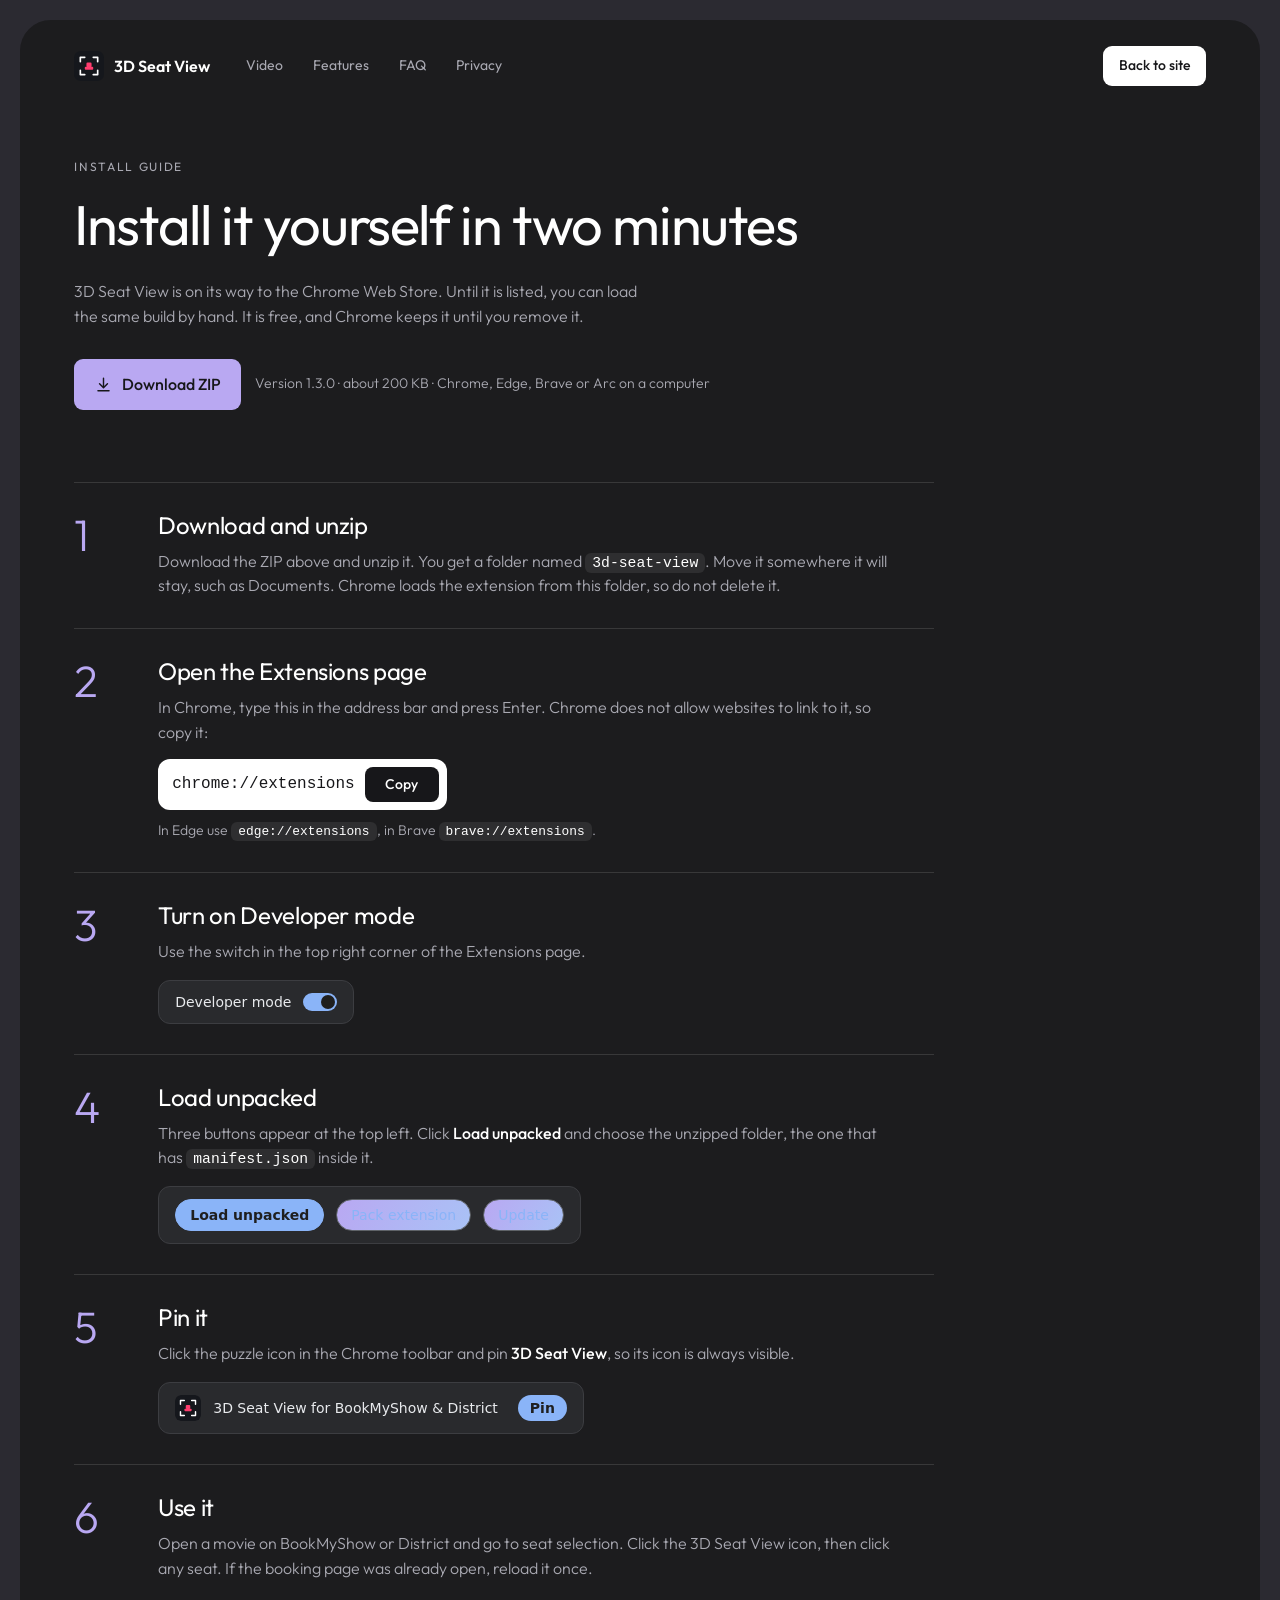
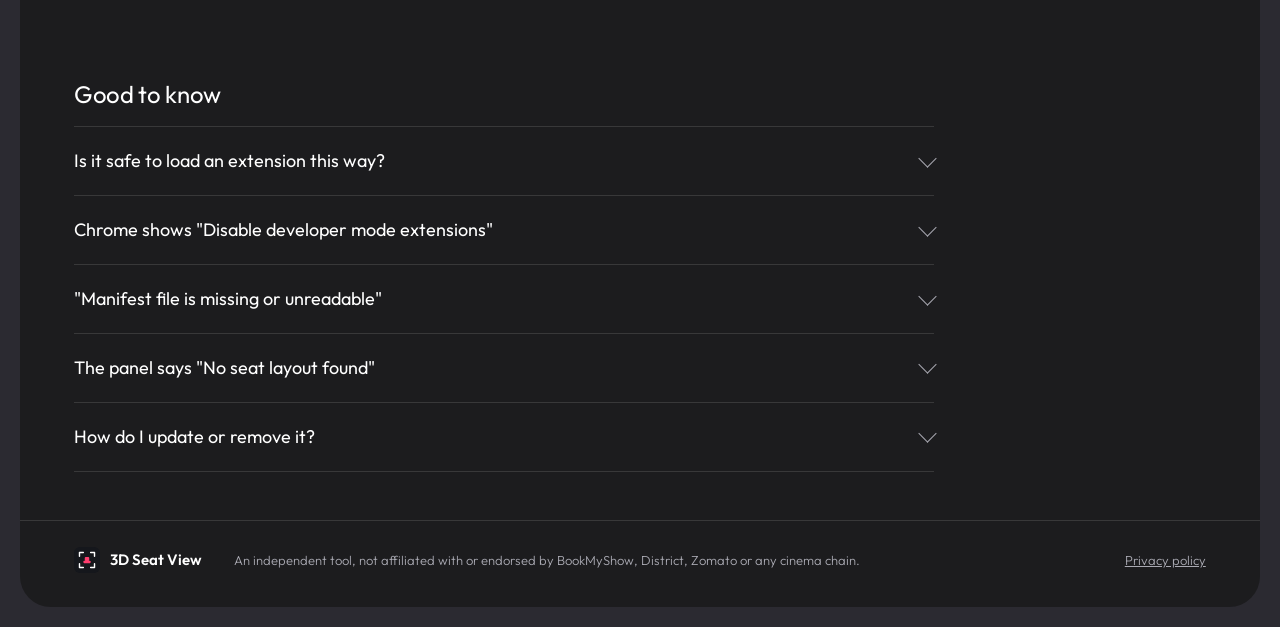
==== docs/install.html @ e1eccb53 "Add download and install guide for loading the extension by hand - docs/install.html: six-step guide" ====
<!doctype html>
<html lang="en">
<head>
  <meta charset="utf-8">
  <meta name="viewport" content="width=device-width, initial-scale=1">
  <title>Install 3D Seat View – download and load in Chrome</title>
  <meta name="description" content="Install 3D Seat View before it reaches the Chrome Web Store: download the ZIP, unzip it and load it in Chrome in about two minutes.">
  <meta name="theme-color" content="#1c1c1e">
  <link rel="icon" href="assets/favicon.png">
  <link rel="preconnect" href="https://fonts.googleapis.com">
  <link rel="preconnect" href="https://fonts.gstatic.com" crossorigin>
  <link href="https://fonts.googleapis.com/css2?family=Outfit:wght@300;400;500;600&display=swap" rel="stylesheet">
  <link rel="stylesheet" href="style.css">
  <!-- Microsoft Clarity: website usage analytics (this site only, not the extension) -->
  <script type="text/javascript">
    (function(c,l,a,r,i,t,y){
        c[a]=c[a]||function(){(c[a].q=c[a].q||[]).push(arguments)};
        t=l.createElement(r);t.async=1;t.src="https://www.clarity.ms/tag/"+i;
        y=l.getElementsByTagName(r)[0];y.parentNode.insertBefore(t,y);
    })(window, document, "clarity", "script", "zbbi3nvub4");
  </script>
</head>
<body>
  <div class="page">
    <header class="nav">
      <a class="brand" href="index.html" aria-label="3D Seat View home">
        <img src="assets/logo.svg" width="30" height="30" alt="">
        <span>3D Seat View</span>
      </a>
      <nav aria-label="Main">
        <a href="index.html#video">Video</a>
        <a href="index.html#features">Features</a>
        <a href="index.html#faq">FAQ</a>
        <a href="privacy.html">Privacy</a>
      </nav>
      <a class="btn white small" href="index.html">Back to site</a>
    </header>

    <main class="guide">
      <section class="guideTop">
        <p class="label">Install guide</p>
        <h1>Install it yourself in two minutes</h1>
        <p class="lead">3D Seat View is on its way to the Chrome Web Store. Until it is listed, you can load the same build by hand. It is free, and Chrome keeps it until you remove it.</p>
        <div class="actions">
          <a class="btn lav" href="download/3d-seat-view.zip" download>
            <svg viewBox="0 0 24 24" aria-hidden="true"><path d="M12 4v11M7 11l5 5 5-5M5 20h14"/></svg>
            Download ZIP
          </a>
          <span class="meta">Version 1.3.0 · about 200 KB · Chrome, Edge, Brave or Arc on a computer</span>
        </div>
      </section>

      <ol class="guideSteps">
        <li>
          <b>1</b>
          <div>
            <h2>Download and unzip</h2>
            <p>Download the ZIP above and unzip it. You get a folder named <code>3d-seat-view</code>. Move it somewhere it will stay, such as Documents. Chrome loads the extension from this folder, so do not delete it.</p>
          </div>
        </li>
        <li>
          <b>2</b>
          <div>
            <h2>Open the Extensions page</h2>
            <p>In Chrome, type this in the address bar and press Enter. Chrome does not allow websites to link to it, so copy it:</p>
            <div class="copy"><code id="extUrl">chrome://extensions</code><button type="button" data-copy="extUrl">Copy</button></div>
            <p class="note">In Edge use <code>edge://extensions</code>, in Brave <code>brave://extensions</code>.</p>
          </div>
        </li>
        <li>
          <b>3</b>
          <div>
            <h2>Turn on Developer mode</h2>
            <p>Use the switch in the top right corner of the Extensions page.</p>
            <div class="mock" aria-hidden="true"><span>Developer mode</span><i class="toggle"></i></div>
          </div>
        </li>
        <li>
          <b>4</b>
          <div>
            <h2>Load unpacked</h2>
            <p>Three buttons appear at the top left. Click <strong>Load unpacked</strong> and choose the unzipped folder, the one that has <code>manifest.json</code> inside it.</p>
            <div class="mock" aria-hidden="true"><i class="pill on">Load unpacked</i><i class="pill">Pack extension</i><i class="pill">Update</i></div>
          </div>
        </li>
        <li>
          <b>5</b>
          <div>
            <h2>Pin it</h2>
            <p>Click the puzzle icon in the Chrome toolbar and pin <strong>3D Seat View</strong>, so its icon is always visible.</p>
            <div class="mock" aria-hidden="true"><img src="assets/logo.svg" width="26" height="26" alt=""><span>3D Seat View for BookMyShow &amp; District</span><i class="pin">Pin</i></div>
          </div>
        </li>
        <li>
          <b>6</b>
          <div>
            <h2>Use it</h2>
            <p>Open a movie on BookMyShow or District and go to seat selection. Click the 3D Seat View icon, then click any seat. If the booking page was already open, reload it once.</p>
          </div>
        </li>
      </ol>

      <section class="guideMore">
        <div>
          <h2>Good to know</h2>
          <details>
            <summary>Is it safe to load an extension this way?</summary>
            <p>Loading unpacked is Chrome's built-in way to run an extension from a folder. This is the same build that is submitted to the Chrome Web Store. Nothing in it is hidden or compressed beyond the 3D library, so you can open and read every file in the folder before loading it. It runs only on BookMyShow and District pages. See the <a href="privacy.html">privacy policy</a>.</p>
          </details>
          <details>
            <summary>Chrome shows "Disable developer mode extensions"</summary>
            <p>Chrome shows this reminder for every extension loaded from a folder. Close it and keep the extension on. It goes away once you install from the Chrome Web Store instead.</p>
          </details>
          <details>
            <summary>"Manifest file is missing or unreadable"</summary>
            <p>You picked the wrong folder. Choose the folder that directly contains <code>manifest.json</code>. If unzipping made a folder inside a folder, pick the inner one.</p>
          </details>
          <details>
            <summary>The panel says "No seat layout found"</summary>
            <p>Open a seat-selection page first, then reload that page once so the extension can read it.</p>
          </details>
          <details>
            <summary>How do I update or remove it?</summary>
            <p>To update: download the new ZIP, replace the folder's contents, then press the reload arrow on the extension's card on the Extensions page. To remove: press Remove on that card and delete the folder. When the Chrome Web Store version is out, remove this one and install from the store to get automatic updates.</p>
          </details>
        </div>
      </section>
    </main>

    <footer>
      <a class="brand" href="index.html"><img src="assets/logo.svg" width="26" height="26" alt=""><span>3D Seat View</span></a>
      <p>An independent tool, not affiliated with or endorsed by BookMyShow, District, Zomato or any cinema chain.</p>
      <a href="privacy.html">Privacy policy</a>
    </footer>
  </div>

  <script>
    for (const b of document.querySelectorAll('[data-copy]')) {
      b.addEventListener('click', async () => {
        const text = document.getElementById(b.dataset.copy).textContent;
        try { await navigator.clipboard.writeText(text); b.textContent = 'Copied'; }
        catch (_) { b.textContent = 'Select and copy'; }
        setTimeout(() => (b.textContent = 'Copy'), 1600);
      });
    }
  </script>
</body>
</html>
---- docs/style.css ----
:root {
  --ink: #1c1c1e;
  --ink-2: #26262a;
  --line: rgba(255, 255, 255, .12);
  --text: #ffffff;
  --dim: #a9a9b2;
  --lav: #b9a8f2;
  --lav-2: #a9c2f6;
  --paper: #ffffff;
  --paper-ink: #17171a;
  --paper-dim: #6f6f7a;
  --ease: cubic-bezier(.2, .75, .2, 1);
  --pad: clamp(20px, 4.2vw, 56px);
}
* { box-sizing: border-box; }
html { scroll-behavior: smooth; }
body {
  margin: 0; padding: clamp(0px, 1.6vw, 22px);
  background: #2b2a31; color: var(--text);
  font: 400 16px/1.55 "Outfit", system-ui, -apple-system, "Segoe UI", sans-serif;
  -webkit-font-smoothing: antialiased;
}
img { display: block; max-width: 100%; height: auto; }
a { color: inherit; }
button { font: inherit; color: inherit; cursor: pointer; border: 0; background: none; padding: 0; }
h1, h2, h3, p { margin: 0; }
h1, h2 { font-weight: 400; letter-spacing: -.025em; line-height: 1.08; }
h1 { font-size: clamp(34px, 3.7vw, 47px); }
h2 { font-size: clamp(28px, 3.3vw, 44px); }
h3 { font-size: 21px; font-weight: 500; letter-spacing: -.01em; }
:focus-visible { outline: 2px solid var(--lav); outline-offset: 3px; border-radius: 8px; }
svg { fill: none; stroke: currentColor; stroke-width: 1.8; stroke-linecap: round; stroke-linejoin: round; }

.page { position: relative; max-width: 1280px; margin: 0 auto; background: var(--ink); border-radius: clamp(0px, 2.4vw, 32px); overflow: hidden; }
.curves { position: absolute; inset: 0; width: 100%; height: 720px; pointer-events: none; color: rgba(255, 255, 255, .07); stroke-width: 1; }
.curves path { vector-effect: non-scaling-stroke; }

/* ---- nav */
.nav { position: relative; z-index: 3; display: flex; align-items: center; gap: 36px; padding: 26px var(--pad) 0; }
.brand { display: flex; align-items: center; gap: 10px; font-weight: 600; text-decoration: none; }
.nav nav { display: flex; gap: 30px; margin-right: auto; }
.nav nav a { color: var(--dim); text-decoration: none; font-size: 14px; transition: color .2s; }
.nav nav a:hover { color: #fff; }

/* ---- buttons */
.btn { display: inline-flex; align-items: center; justify-content: center; gap: 9px; padding: 13px 20px; border-radius: 9px; font-weight: 500; text-decoration: none; transition: transform .25s var(--ease), background .2s, color .2s; }
.btn svg { width: 19px; height: 19px; }
.btn:hover { transform: translateY(-2px); }
.btn.white { background: #fff; color: var(--paper-ink); }
.btn.outline { border: 1px solid var(--line); color: #fff; }
.btn.outline:hover { background: rgba(255, 255, 255, .06); }
.btn.lav { background: var(--lav); color: var(--paper-ink); }
.btn.small { padding: 9px 16px; font-size: 14px; }
.btn.soon { background: rgba(255, 255, 255, .08); color: var(--dim); cursor: default; transform: none; }

/* ---- reveal system: lines slide up out of a mask, the rest fades */
.line { display: block; overflow: hidden; padding-bottom: .08em; }
.line > span { display: block; transform: translateY(112%); transition: transform 1s var(--ease); }
.line:nth-child(2) > span { transition-delay: .09s; }
.line:nth-child(3) > span { transition-delay: .18s; }
.fade { opacity: 0; transform: translateY(18px); transition: opacity .8s ease .35s, transform .8s var(--ease) .35s; }
.in .line > span { transform: none; }
.in .fade { opacity: 1; transform: none; }

/* ---- hero */
.hero { position: relative; z-index: 2; display: grid; align-items: center; grid-template-columns: minmax(0, .72fr) minmax(0, 1.28fr); gap: clamp(20px, 2.6vw, 36px); padding: 26px var(--pad) 44px; min-height: 0; }
.heroText { align-self: center; padding: 30px 0 10px; }
.lead { color: var(--dim); font-weight: 300; margin-top: 24px; max-width: 30em; }
.actions { display: flex; flex-wrap: wrap; gap: 14px; margin-top: 30px; }
.stat { display: flex; align-items: center; gap: 36px; margin-top: clamp(30px, 4.4vw, 56px); }
.stat b { display: block; color: var(--lav); font-size: 38px; font-weight: 600; letter-spacing: -.03em; line-height: 1; }
.stat b small { font-size: 16px; font-weight: 400; margin-left: 2px; }
.stat div > span { display: block; color: var(--dim); font-size: 13px; line-height: 1.3; margin-top: 8px; }
.pill { display: flex; align-items: center; gap: 6px; padding: 6px; border-radius: 999px; background: linear-gradient(120deg, var(--lav), var(--lav-2)); text-decoration: none; }
.pill i { display: grid; place-items: center; width: 0; height: 52px; border-radius: 50%; background: var(--ink); color: #fff; font-style: normal; font-size: 13px; font-weight: 500; opacity: 0; overflow: hidden; transition: width .7s var(--ease), opacity .5s; }
.in .pill i { width: 52px; opacity: 1; }
.in .pill i:nth-child(1) { transition-delay: .7s; }
.in .pill i:nth-child(2) { transition-delay: .85s; }
.in .pill i:nth-child(3) { transition-delay: 1s; }
.pill .go { display: grid; place-items: center; width: 52px; height: 52px; border-radius: 50%; background: var(--ink); color: #fff; transition: transform .3s var(--ease); }
.pill .go svg { width: 22px; height: 22px; }
.pill:hover .go { transform: rotate(-45deg); }

.heroArt { position: relative; min-height: 600px; }
.slab { position: absolute; top: 0; right: 0; bottom: 0; width: 62%; border-radius: 26px; overflow: hidden; background: linear-gradient(165deg, #c9b8f7 0%, var(--lav) 42%, var(--lav-2) 100%); clip-path: inset(100% 0 0 0 round 26px); transition: clip-path 1.1s var(--ease) .1s; }
.in .slab { clip-path: inset(0 0 0 0 round 26px); }
.burst { color: #fff; }
.burst polygon { fill: currentColor; stroke: none; }
.slab .burst { position: absolute; width: 135%; left: -8%; top: -30%; opacity: .92; animation: turn 60s linear infinite; }
.slab .burst.tiny { width: 34%; left: -6%; top: auto; bottom: 4%; animation-duration: 30s; animation-direction: reverse; }
@keyframes turn { to { transform: rotate(360deg); } }

.device { border-radius: 30px; background: #0b0b0d; padding: 7px; box-shadow: 0 0 0 1px #3d3d44, 0 34px 70px rgba(0, 0, 0, .5); }
.device img, .device iframe { border-radius: 23px; width: 100%; display: block; }
.heroArt .main { position: absolute; width: min(252px, 52%); right: 60%; top: 52px; transform: translate(50%, 60px) rotate(3deg); opacity: 0; transition: transform 1.2s var(--ease) .35s, opacity .6s ease .35s; }
.in .heroArt .main { transform: translate(50%, 0); opacity: 1; }
.heroArt .main img { aspect-ratio: 10 / 17.2; object-fit: cover; object-position: top; }

.chip { position: absolute; display: flex; align-items: center; gap: 8px; padding: 9px 14px; border-radius: 10px; font-size: 13px; white-space: nowrap; box-shadow: 0 14px 30px rgba(0, 0, 0, .35); opacity: 0; transform: translateY(24px) rotate(var(--r, 0deg)); transition: opacity .6s ease, transform .9s var(--ease); }
.chip svg { width: 15px; height: 15px; }
.chip b { font-weight: 600; }
.in .chip { opacity: 1; transform: rotate(var(--r, 0deg)); }
.chip.c1 { --r: -5deg; background: var(--lav-2); color: var(--paper-ink); left: 8%; bottom: 104px; transition-delay: 1s; }
.chip.c2 { --r: 3deg; background: #fff; color: var(--paper-ink); left: 20%; bottom: 58px; transition-delay: 1.15s; }
.chip.c3 { --r: 5deg; background: var(--ink); border: 1px solid #3d3d44; left: 10%; bottom: 10px; transition-delay: 1.3s; }

/* ---- interactive hero: mock browser, seat map on the left, live panel on the right */
.mobileArt { display: none; }
.demoWrap { position: relative; align-self: center; padding: 26px 26px 0 0; }
.demoWrap .slab { width: 58%; bottom: 14%; }
.demoWrap .slab .burst { width: 120%; left: 14%; top: -42%; }
.browser { position: relative; border-radius: 18px; background: #121214; box-shadow: 0 0 0 1px #37373d, 0 40px 80px rgba(0, 0, 0, .55); overflow: hidden; opacity: 0; transform: translateY(46px); transition: opacity .7s ease .3s, transform 1.1s var(--ease) .3s; }
.in .browser { opacity: 1; transform: none; }
.bar { display: flex; align-items: center; gap: 7px; height: 42px; padding: 0 14px; border-bottom: 1px solid #2c2c31; }
.bar i { width: 10px; height: 10px; border-radius: 50%; background: #3b3b42; }
.bar span { margin: 0 auto; padding: 5px 16px; border-radius: 8px; background: #1e1e22; color: var(--dim); font-size: 12px; font-weight: 300; }
.bar b { width: 26px; height: 26px; border-radius: 7px; display: grid; place-items: center; background: #2a2a30; box-shadow: 0 0 0 2px var(--lav); }
.split { display: grid; grid-template-columns: minmax(0, 1fr) 300px; height: 500px; }
.map { background: #fff; color: var(--paper-ink); padding: 18px 16px 14px; display: flex; flex-direction: column; min-width: 0; }
.mapTitle { font-weight: 500; font-size: 15px; }
.mapTitle small { display: block; color: var(--paper-dim); font-weight: 300; font-size: 12px; }
#seatMap { flex: 1; min-height: 0; width: 100%; margin-top: 8px; }
#seatMap rect { cursor: pointer; transition: fill .15s, stroke .15s; }
#seatMap .a { fill: #fff; stroke: #a3a7b3; }
#seatMap .b { fill: #fff; stroke: #8f7de0; }
#seatMap .s { fill: #e6e7eb; stroke: #e6e7eb; }
#seatMap .p { fill: #ffc1d0; stroke: #ff3d6e; }
#seatMap rect:hover, #seatMap rect:focus-visible { stroke: #17171a; outline: none; }
#seatMap .on { fill: #ff3d6e; stroke: #ff3d6e; }
#seatMap text { font-size: 13px; fill: #8a8a96; stroke: none; }
#seatMap .scr { fill: #d9d9df; stroke: none; cursor: default; }
.hint { display: flex; align-items: center; gap: 8px; font-size: 12px; color: var(--paper-dim); margin-top: 6px; }
.hint span { width: 8px; height: 8px; border-radius: 50%; background: #ff3d6e; animation: pulse 1.6s ease-out infinite; }
@keyframes pulse { 0% { box-shadow: 0 0 0 0 rgba(255, 61, 110, .5); } 100% { box-shadow: 0 0 0 9px rgba(255, 61, 110, 0); } }
.legend { display: flex; gap: 12px; list-style: none; margin: 8px 0 0; padding: 0; font-size: 11px; color: var(--paper-dim); }
.legend li { display: flex; align-items: center; gap: 5px; }
.legend i { width: 9px; height: 9px; border-radius: 3px; border: 1px solid #a3a7b3; }
.legend .s { background: #e6e7eb; border-color: #e6e7eb; } .legend .p { background: #ff3d6e; border-color: #ff3d6e; }
.side { position: relative; background: #0f1014; border-left: 1px solid #2c2c31; overflow: hidden; }
.side img { width: 100%; height: 100%; object-fit: cover; object-position: top; }
.side iframe { position: absolute; inset: 0; width: 100%; height: 100%; border: 0; opacity: 0; transition: opacity .5s; }
.side iframe.ready { opacity: 1; }

/* ---- how it works */
.how { padding: clamp(64px, 9vw, 110px) var(--pad); }
.how ol { list-style: none; margin: 44px 0 0; padding: 0; display: grid; grid-template-columns: repeat(3, 1fr); border-top: 1px solid var(--line); }
.how li { padding: 28px 28px 6px 0; }
.how li + li { padding-left: 28px; border-left: 1px solid var(--line); }
.how li b { display: block; font-weight: 300; font-size: 44px; line-height: 1; letter-spacing: -.03em; color: var(--lav); }
.how li h3 { margin-top: 22px; }
.how li p { color: var(--dim); font-weight: 300; margin-top: 10px; max-width: 24em; }
.how .fade:nth-child(2) { transition-delay: .5s; }
.how .fade:nth-child(3) { transition-delay: .65s; }

/* ---- ticker */
.ticker { position: relative; z-index: 2; background: #fff; color: var(--paper-ink); overflow: hidden; padding: 13px 0; }
.ticker div { display: flex; width: max-content; animation: slide 26s linear infinite; }
.ticker span { text-transform: uppercase; letter-spacing: .09em; font-size: 14px; font-weight: 500; padding: 0 26px; position: relative; }
.ticker span::after { content: ""; position: absolute; right: -3px; top: 50%; width: 6px; height: 6px; border-radius: 50%; background: var(--lav); transform: translateY(-50%); }
@keyframes slide { to { transform: translateX(-50%); } }

/* ---- about */
.about { display: grid; grid-template-columns: 1fr 1fr; gap: clamp(32px, 6vw, 90px); align-items: center; padding: clamp(64px, 9vw, 120px) var(--pad); }
.aboutArt { position: relative; }
.tile { position: relative; aspect-ratio: 1 / .96; border-radius: 26px; overflow: hidden; background: linear-gradient(150deg, #c9b8f7, var(--lav) 50%, var(--lav-2)); }
.tile .device { position: absolute; width: 46%; will-change: transform; }
.tile .device img { aspect-ratio: 10 / 19; object-fit: cover; object-position: top; }
.tile .tiltA { left: 9%; top: 14%; transform: rotate(-13deg); }
.tile .tiltB { right: 4%; top: 30%; transform: rotate(15deg); }
.play { position: absolute; right: -4%; top: -6%; width: clamp(72px, 9vw, 112px); aspect-ratio: 1; border-radius: 50%; background: #fff; color: var(--paper-ink); display: grid; place-items: center; box-shadow: 0 0 0 9px var(--ink); transition: transform .35s var(--ease); }
.play svg { width: 36%; fill: currentColor; stroke: none; margin-left: 6%; }
.play:hover { transform: scale(1.08); }
.label { text-transform: uppercase; letter-spacing: .14em; font-size: 12px; color: var(--dim); margin-bottom: 18px; }
.body { color: var(--dim); font-weight: 300; margin-top: 22px; max-width: 31em; }
.aboutText .btn { margin-top: 30px; }

/* ---- explainer video */
.video { padding: 0 var(--pad) clamp(64px, 9vw, 110px); }
.videoHead { margin-bottom: 34px; }
.player { border-radius: 26px; padding: clamp(8px, 1.2vw, 14px); background: linear-gradient(150deg, #c9b8f7, var(--lav) 50%, var(--lav-2)); }
.player video { display: block; width: 100%; aspect-ratio: 16 / 9; border-radius: 16px; background: #0f1014; }

/* ---- features (white sheet) */
.features { background: var(--paper); color: var(--paper-ink); border-radius: 30px 30px 0 0; padding: clamp(48px, 7vw, 92px) 0 clamp(48px, 7vw, 92px) var(--pad); }
.features .label { color: var(--paper-dim); }
.featHead { display: flex; justify-content: space-between; align-items: flex-start; gap: 24px; padding-right: var(--pad); }
.features h2 { max-width: 15em; }
.burst.spin { width: clamp(120px, 17vw, 220px); flex: none; color: var(--lav); animation: turn 24s linear infinite; }
.arrows { display: flex; gap: 10px; margin-top: 30px; }
.arrows button { width: 46px; height: 46px; border-radius: 50%; display: grid; place-items: center; background: #f2f2f4; color: var(--paper-ink); transition: background .2s, color .2s, transform .2s var(--ease); }
.arrows button svg { width: 20px; height: 20px; }
.arrows button.on, .arrows button:hover { background: var(--paper-ink); color: #fff; }
.arrows button:active { transform: scale(.94); }
.track { display: flex; gap: 18px; margin-top: 40px; padding: 4px var(--pad) 8px 0; overflow-x: auto; scroll-snap-type: x mandatory; scrollbar-width: none; }
.track::-webkit-scrollbar { display: none; }
.track article { flex: none; width: min(560px, 82vw); scroll-snap-align: start; display: grid; grid-template-columns: 1.3fr 1fr; gap: 20px; align-items: center; background: #f6f6f8; border-radius: 22px; padding: 30px; min-height: 190px; }
.track p { color: var(--paper-dim); font-weight: 300; font-size: 15px; margin-top: 12px; }
.ui { display: flex; flex-wrap: wrap; gap: 8px; justify-content: flex-end; align-items: center; }
.tag { padding: 8px 13px; border-radius: 9px; background: #fff; border: 1px solid #e4e4e9; font-size: 13px; white-space: nowrap; }
.tag.dark { background: #2a2a2e; border-color: #2a2a2e; color: #fff; }
.ring { width: 48px; height: 48px; border-radius: 50%; display: grid; place-items: center; font-weight: 600; font-size: 15px; background: radial-gradient(closest-side, #f6f6f8 78%, transparent 80%), conic-gradient(var(--lav) 99%, #e4e4e9 0); }
.dot { width: 22px; height: 22px; border-radius: 7px; }
.dot.g { background: #2fbf71; } .dot.y { background: #f5b942; } .dot.k { background: #4a4d57; } .dot.p { background: #ff3d6e; }

/* ---- call to action (lavender frame) */
.cta { background: var(--lav); padding: clamp(10px, 1.4vw, 18px); }
.ctaInner { position: relative; overflow: hidden; background: var(--ink); border-radius: 24px; text-align: center; padding: clamp(56px, 8vw, 100px) var(--pad) 0; display: grid; justify-items: center; }
.ctaInner .body { margin-inline: auto; max-width: 40em; }
.ctaInner .btn { margin-top: 30px; position: relative; z-index: 2; }
.trio { position: relative; display: flex; justify-content: center; align-items: flex-start; gap: clamp(12px, 3vw, 38px); margin-top: clamp(44px, 6vw, 72px); height: clamp(230px, 30vw, 380px); width: 100%; }
.trio .device { width: clamp(120px, 19vw, 230px); flex: none; transform: translateY(70%); transition: transform 1.2s var(--ease); position: relative; z-index: 1; }
.trio .device:nth-of-type(1) { transition-delay: .25s; }
.trio .device:nth-of-type(2) { transition-delay: .4s; }
.trio .device:nth-of-type(3) { transition-delay: .55s; }
.in .trio .device { transform: none; }
.trio .burst { position: absolute; width: clamp(110px, 16vw, 200px); left: calc(50% - clamp(260px, 38vw, 470px)); top: -8%; animation: turn 30s linear infinite; }

.soonNote { color: var(--dim); font-weight: 300; font-size: 14px; margin-top: 16px; max-width: 34em; position: relative; z-index: 2; }
.soonNote a { color: var(--lav); }

/* ---- install guide page */
.guide { position: relative; z-index: 2; padding: clamp(36px, 6vw, 72px) var(--pad) 24px; }
.guideTop { max-width: 760px; }
.guideTop h1 { font-size: clamp(34px, 4.6vw, 56px); }
.guideTop .lead { max-width: 36em; }
.guideTop .actions { align-items: center; }
.meta { color: var(--dim); font-weight: 300; font-size: 14px; }
.guideSteps { list-style: none; margin: clamp(40px, 6vw, 72px) 0 0; padding: 0; max-width: 860px; }
.guideSteps li { display: grid; grid-template-columns: 64px 1fr; gap: 8px 20px; padding: 30px 0; border-top: 1px solid var(--line); }
.guideSteps li > b { font-weight: 300; font-size: 44px; line-height: 1; letter-spacing: -.03em; color: var(--lav); }
.guideSteps h2, .guideMore h2 { font-size: 24px; letter-spacing: -.015em; }
.guideSteps p { color: var(--dim); font-weight: 300; margin-top: 10px; max-width: 46em; }
.guideSteps strong { color: #fff; font-weight: 500; }
.guideSteps .note { font-size: 14px; }
code { font: 500 .92em ui-monospace, SFMono-Regular, Menlo, Consolas, monospace; background: rgba(255, 255, 255, .08); border-radius: 6px; padding: 2px 7px; color: #fff; }
.copy { display: inline-flex; align-items: center; gap: 10px; margin-top: 14px; padding: 8px 8px 8px 14px; border-radius: 12px; background: #fff; }
.copy code { background: none; color: var(--paper-ink); font-size: 16px; padding: 0; }
.copy button { padding: 7px 14px; border-radius: 8px; background: var(--paper-ink); color: #fff; font-size: 14px; font-weight: 500; min-width: 74px; }
.mock { display: inline-flex; align-items: center; gap: 12px; margin-top: 16px; padding: 12px 16px; border-radius: 12px; background: #292a2d; border: 1px solid #3c3d41; color: #e8eaed; font: 400 14px/1 system-ui, sans-serif; flex-wrap: wrap; }
.mock .toggle { width: 34px; height: 18px; border-radius: 999px; background: #8ab4f8; position: relative; }
.mock .toggle::after { content: ""; position: absolute; right: 2px; top: 2px; width: 14px; height: 14px; border-radius: 50%; background: #1f1f1f; }
.mock .pill { font-style: normal; padding: 8px 14px; border-radius: 999px; border: 1px solid #5f6368; color: #8ab4f8; }
.mock .pill.on { background: #8ab4f8; color: #1f1f1f; border-color: #8ab4f8; font-weight: 600; }
.mock .pin { font-style: normal; margin-left: 8px; padding: 6px 12px; border-radius: 999px; background: #8ab4f8; color: #1f1f1f; font-weight: 600; }
.mock img { border-radius: 6px; }
.guideMore { max-width: 860px; padding: clamp(40px, 6vw, 72px) 0 24px; }
.guideMore h2 { margin-bottom: 18px; }

/* ---- faq + footer */
.faq { display: grid; grid-template-columns: .8fr 1.2fr; gap: 40px; padding: clamp(64px, 9vw, 110px) var(--pad) clamp(40px, 6vw, 72px); }
details { border-top: 1px solid var(--line); }
details:last-child { border-bottom: 1px solid var(--line); }
summary { cursor: pointer; padding: 20px 0; font-size: 18px; list-style: none; display: flex; justify-content: space-between; gap: 16px; align-items: center; }
summary::-webkit-details-marker { display: none; }
summary::after { content: ""; flex: none; width: 12px; height: 12px; border-right: 1.6px solid var(--dim); border-bottom: 1.6px solid var(--dim); transform: rotate(45deg); transition: transform .3s var(--ease); margin-top: -6px; }
details[open] summary::after { transform: rotate(-135deg); margin-top: 6px; }
details p { color: var(--dim); font-weight: 300; padding: 0 0 22px; max-width: 56ch; }
details a { color: var(--lav); }
footer { display: flex; flex-wrap: wrap; align-items: center; gap: 16px 32px; padding: 26px var(--pad) 34px; border-top: 1px solid var(--line); color: var(--dim); font-size: 13px; font-weight: 300; }
footer p { flex: 1; min-width: 240px; }
footer .brand { color: #fff; font-size: 15px; }

/* ---- live demo dialog */
dialog { border: 0; padding: 0; background: transparent; color: #fff; max-width: none; max-height: none; width: 100vw; height: 100dvh; display: none; place-items: center; align-content: center; gap: 14px; }
dialog[open] { display: grid; }
dialog::backdrop { background: rgba(14, 14, 17, .82); -webkit-backdrop-filter: blur(8px); backdrop-filter: blur(8px); }
.live { width: min(400px, 92vw); height: min(780px, calc(100dvh - 120px)); }
.live iframe { width: 100%; height: 100%; border: 0; background: #0f1014; }
dialog p { color: var(--dim); font-size: 13px; font-weight: 300; margin: 0; text-align: center; padding: 0 20px; }
.close { position: fixed; top: 18px; right: 18px; width: 44px; height: 44px; border-radius: 50%; background: #fff; color: var(--paper-ink); display: grid; place-items: center; }
.close svg { width: 20px; height: 20px; }

/* ---- plain text pages (privacy) */
.doc { position: relative; z-index: 2; max-width: 760px; padding: 56px var(--pad) 40px; }
.doc h2 { font-size: 22px; margin-top: 38px; letter-spacing: -.01em; }
.doc p, .doc li { color: var(--dim); font-weight: 300; margin-top: 12px; }
.doc ul { padding-left: 20px; margin: 0; }
.doc a { color: var(--lav); }
.doc .date { font-size: 14px; }

@media (max-width: 920px) {
  .guideSteps li { grid-template-columns: 44px 1fr; gap: 6px 12px; }
  .guideSteps li > b { font-size: 32px; }
  h1 { font-size: clamp(34px, 8.6vw, 52px); }
  .demoWrap { display: none; }
  .mobileArt { display: block; }
  .how ol { grid-template-columns: 1fr; }
  .how li, .how li + li { padding: 24px 0 6px; border-left: 0; }
  .how li + li { border-top: 1px solid var(--line); margin-top: 18px; }
  .nav nav { display: none; }
  .nav { justify-content: space-between; }
  .hero { grid-template-columns: 1fr; min-height: 0; }
  .heroText { padding-top: 14px; }
  .heroArt { min-height: 520px; max-width: 460px; width: 100%; margin: 0 auto; }
  .slab { width: 100%; }
  .heroArt .main { right: 50%; width: min(236px, 60%); top: 60px; }
  .chip.c1 { left: -2%; } .chip.c2 { left: auto; right: -2%; } .chip.c3 { left: 14%; }
  .about, .faq { grid-template-columns: 1fr; }
  .play { right: 2%; top: -5%; }
  .track article { grid-template-columns: 1fr; }
  .ui { justify-content: flex-start; }
  .stat { gap: 28px; }
}
@media (max-width: 480px) {
  .pill i, .in .pill i { height: 44px; } .in .pill i { width: 44px; } .pill .go { width: 44px; height: 44px; }
  .heroArt { min-height: 470px; }
  .chip { font-size: 12px; padding: 8px 11px; }
  .trio .device:nth-of-type(3) { display: none; }
}
@media (prefers-reduced-motion: reduce) {
  html { scroll-behavior: auto; }
  *, *::before, *::after { animation: none !important; transition: none !important; }
  .line > span, .fade, .chip, .trio .device, .heroArt .main, .browser { transform: none; opacity: 1; }
  .chip { transform: rotate(var(--r, 0deg)); }
  .heroArt .main { transform: translate(50%, 0); }
  .slab { clip-path: none; }
  .pill i { width: 52px; opacity: 1; }
}
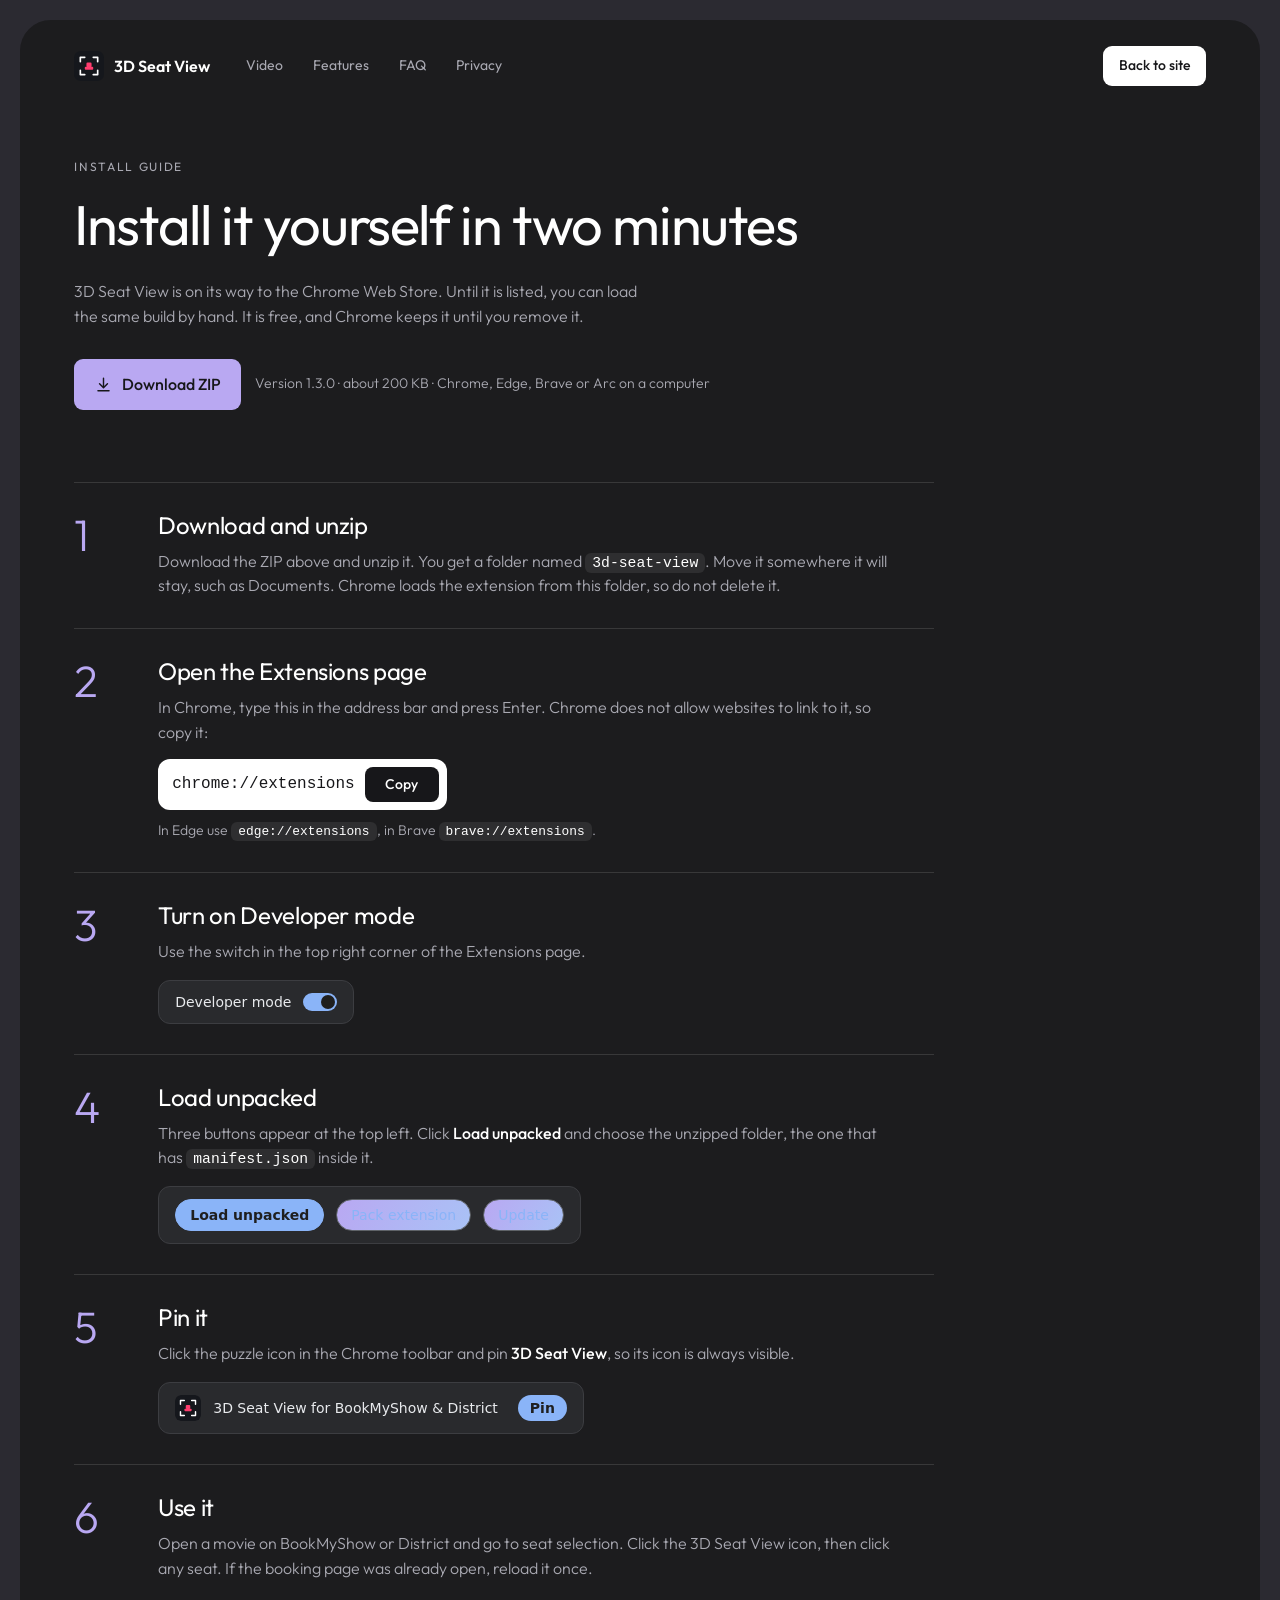
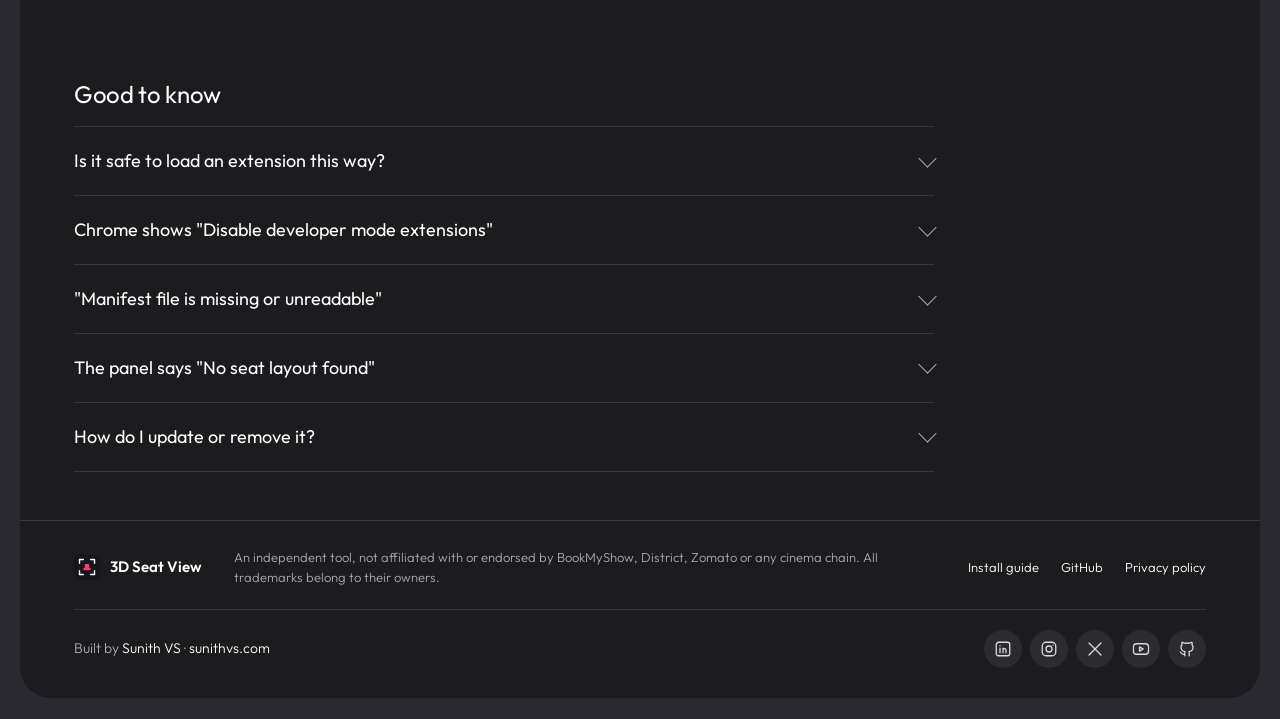
==== commit b3ba9dc4: "Add 'Built by Sunith VS' credit and social links to the footer Footer on all pages now links sunithv" ====
--- a/docs/install.html
+++ b/docs/install.html
@@ -128,9 +128,25 @@
     </main>
 
     <footer>
-      <a class="brand" href="index.html"><img src="assets/logo.svg" width="26" height="26" alt=""><span>3D Seat View</span></a>
-      <p>An independent tool, not affiliated with or endorsed by BookMyShow, District, Zomato or any cinema chain.</p>
-      <a href="privacy.html">Privacy policy</a>
+      <div class="footMain">
+        <a class="brand" href="index.html"><img src="assets/logo.svg" width="26" height="26" alt=""><span>3D Seat View</span></a>
+        <p>An independent tool, not affiliated with or endorsed by BookMyShow, District, Zomato or any cinema chain. All trademarks belong to their owners.</p>
+        <nav aria-label="Footer">
+          <a href="install.html">Install guide</a>
+          <a href="https://github.com/sunithvs/3d-seat-view">GitHub</a>
+          <a href="privacy.html">Privacy policy</a>
+        </nav>
+      </div>
+      <div class="credit">
+        <p>Built by <a href="https://sunithvs.com" target="_blank" rel="noopener me">Sunith VS</a> · <a href="https://sunithvs.com" target="_blank" rel="noopener me">sunithvs.com</a></p>
+        <div class="social">
+          <a href="https://linkedin.com/in/sunithvs" target="_blank" rel="noopener me" aria-label="Sunith VS on LinkedIn" title="LinkedIn"><svg viewBox="0 0 24 24" aria-hidden="true"><rect x="3" y="3" width="18" height="18" rx="3"/><path d="M8 11v6M8 7.5v.01M12 17v-3.5a2 2 0 0 1 4 0V17M12 11v6"/></svg></a>
+          <a href="https://instagram.com/truevibecoder" target="_blank" rel="noopener me" aria-label="Sunith VS on Instagram" title="Instagram"><svg viewBox="0 0 24 24" aria-hidden="true"><rect x="3" y="3" width="18" height="18" rx="5"/><circle cx="12" cy="12" r="4"/><path d="M17.3 6.7v.01"/></svg></a>
+          <a href="https://x.com/sunithvs_" target="_blank" rel="noopener me" aria-label="Sunith VS on X" title="X"><svg viewBox="0 0 24 24" aria-hidden="true"><path d="M4 4l16 16M20 4 4 20"/></svg></a>
+          <a href="https://youtube.com/@truevibecoder" target="_blank" rel="noopener me" aria-label="Sunith VS on YouTube" title="YouTube"><svg viewBox="0 0 24 24" aria-hidden="true"><rect x="2" y="5" width="20" height="14" rx="4"/><path d="M10 9.2l5 2.8-5 2.8z"/></svg></a>
+          <a href="https://github.com/sunithvs" target="_blank" rel="noopener me" aria-label="Sunith VS on GitHub" title="GitHub"><svg viewBox="0 0 24 24" aria-hidden="true"><path d="M9 19c-4.3 1.4-4.3-2.5-6-3m12 5v-3.5c0-1 .1-1.4-.5-2 2.8-.3 5.5-1.4 5.5-6a4.6 4.6 0 0 0-1.3-3.2 4.2 4.2 0 0 0-.1-3.2s-1.1-.3-3.5 1.3a12.3 12.3 0 0 0-6.2 0C6.5 2.8 5.4 3.1 5.4 3.1a4.2 4.2 0 0 0-.1 3.2A4.6 4.6 0 0 0 4 9.5c0 4.6 2.7 5.7 5.5 6-.6.6-.6 1.2-.5 2V21"/></svg></a>
+        </div>
+      </div>
     </footer>
   </div>
 
--- a/docs/style.css
+++ b/docs/style.css
@@ -256,9 +256,19 @@
 details[open] summary::after { transform: rotate(-135deg); margin-top: 6px; }
 details p { color: var(--dim); font-weight: 300; padding: 0 0 22px; max-width: 56ch; }
 details a { color: var(--lav); }
-footer { display: flex; flex-wrap: wrap; align-items: center; gap: 16px 32px; padding: 26px var(--pad) 34px; border-top: 1px solid var(--line); color: var(--dim); font-size: 13px; font-weight: 300; }
-footer p { flex: 1; min-width: 240px; }
-footer .brand { color: #fff; font-size: 15px; }
+footer { padding: 26px var(--pad) 30px; border-top: 1px solid var(--line); color: var(--dim); font-size: 13px; font-weight: 300; }
+.footMain { display: flex; flex-wrap: wrap; align-items: center; gap: 16px 32px; }
+.footMain p { flex: 1; min-width: 240px; }
+.footMain nav { display: flex; flex-wrap: wrap; gap: 8px 22px; }
+footer a { color: #fff; text-decoration: none; }
+footer nav a:hover, .credit p a:hover { text-decoration: underline; }
+footer .brand { color: #fff; font-size: 15px; font-weight: 600; }
+.credit { display: flex; flex-wrap: wrap; align-items: center; justify-content: space-between; gap: 14px 24px; margin-top: 22px; padding-top: 20px; border-top: 1px solid var(--line); }
+.credit p { font-size: 14px; }
+.social { display: flex; gap: 8px; }
+.social a { width: 38px; height: 38px; border-radius: 50%; display: grid; place-items: center; background: rgba(255, 255, 255, .07); color: #d9d9e2; transition: background .2s, color .2s, transform .25s var(--ease); }
+.social a:hover { background: var(--lav); color: var(--paper-ink); transform: translateY(-2px); }
+.social svg { width: 18px; height: 18px; stroke-width: 1.7; }
 
 /* ---- live demo dialog */
 dialog { border: 0; padding: 0; background: transparent; color: #fff; max-width: none; max-height: none; width: 100vw; height: 100dvh; display: none; place-items: center; align-content: center; gap: 14px; }
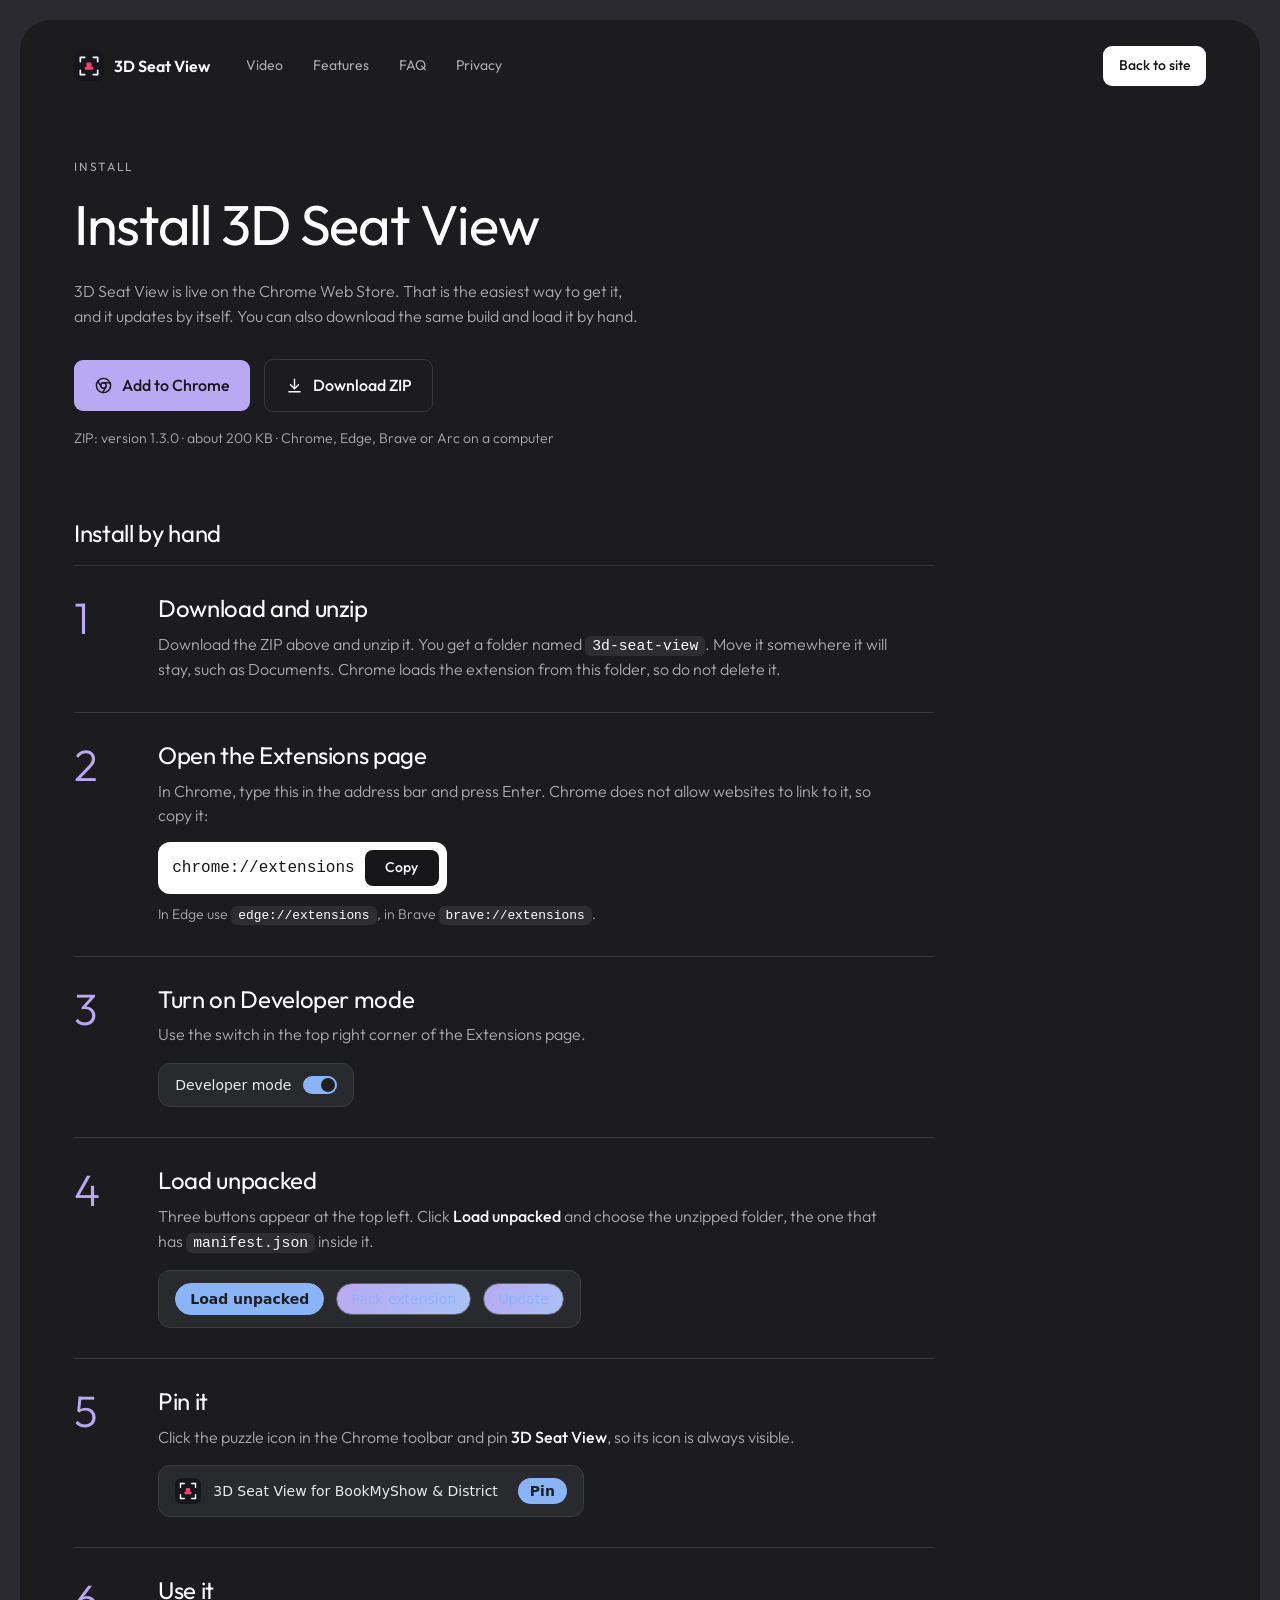
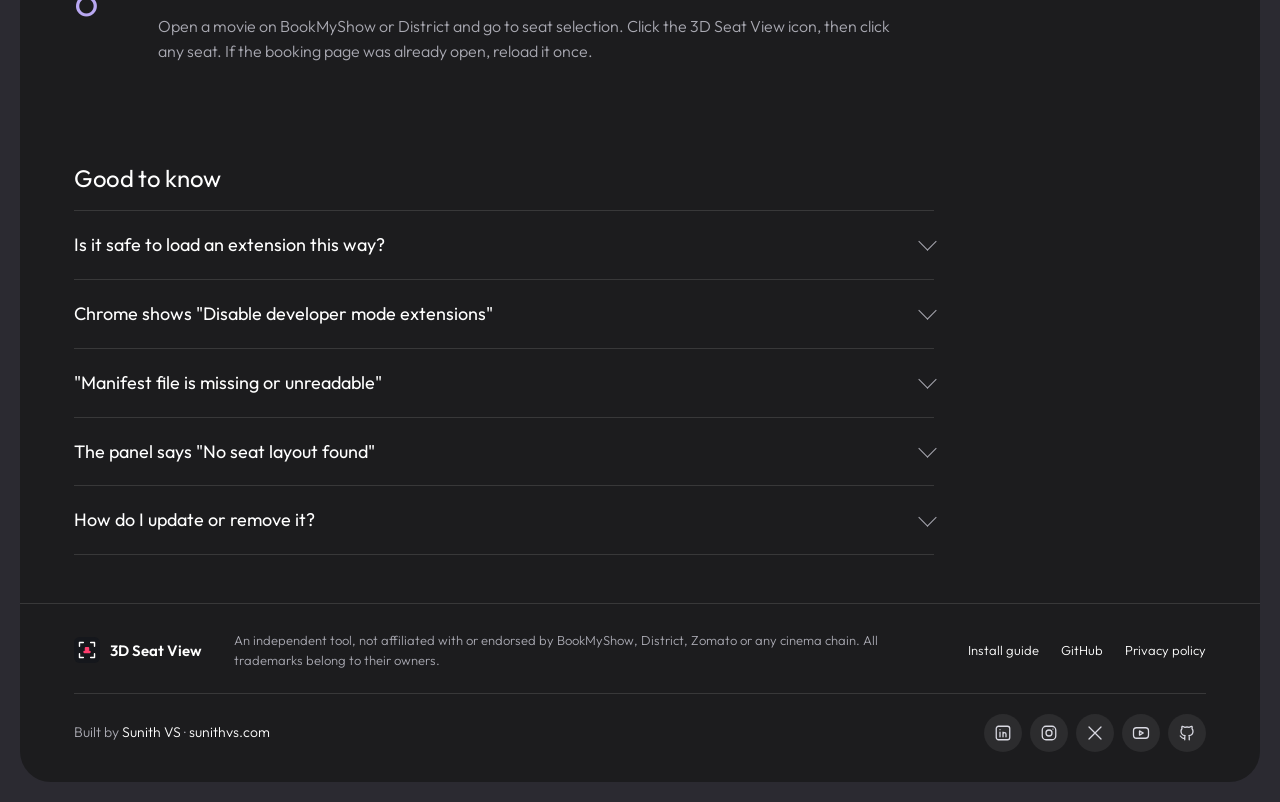
==== commit 6ddf5d17: "Extension is live: install buttons open the Chrome Web Store - home page buttons ('Add to Chrome') l" ====
--- a/docs/install.html
+++ b/docs/install.html
@@ -3,8 +3,8 @@
 <head>
   <meta charset="utf-8">
   <meta name="viewport" content="width=device-width, initial-scale=1">
-  <title>Install 3D Seat View – download and load in Chrome</title>
-  <meta name="description" content="Install 3D Seat View before it reaches the Chrome Web Store: download the ZIP, unzip it and load it in Chrome in about two minutes.">
+  <title>Install 3D Seat View – Chrome Web Store or manual download</title>
+  <meta name="description" content="Install 3D Seat View from the Chrome Web Store, or download the ZIP and load it in Chrome by hand in about two minutes.">
   <meta name="theme-color" content="#1c1c1e">
   <link rel="icon" href="assets/favicon.png">
   <link rel="preconnect" href="https://fonts.googleapis.com">
@@ -38,17 +38,23 @@
 
     <main class="guide">
       <section class="guideTop">
-        <p class="label">Install guide</p>
-        <h1>Install it yourself in two minutes</h1>
-        <p class="lead">3D Seat View is on its way to the Chrome Web Store. Until it is listed, you can load the same build by hand. It is free, and Chrome keeps it until you remove it.</p>
+        <p class="label">Install</p>
+        <h1>Install 3D Seat View</h1>
+        <p class="lead">3D Seat View is live on the Chrome Web Store. That is the easiest way to get it, and it updates by itself. You can also download the same build and load it by hand.</p>
         <div class="actions">
-          <a class="btn lav" href="download/3d-seat-view.zip" download>
+          <a class="btn lav" href="https://chromewebstore.google.com/detail/flckkbgpbfplbiljniohphhmaogainnl" target="_blank" rel="noopener">
+            <svg viewBox="0 0 24 24" aria-hidden="true"><circle cx="12" cy="12" r="9"/><circle cx="12" cy="12" r="3.4"/><path d="M12 8.6h8.3M9 13.7 4.9 6.6M15 13.7l-4.1 7.2"/></svg>
+            Add to Chrome
+          </a>
+          <a class="btn outline" href="download/3d-seat-view.zip" download>
             <svg viewBox="0 0 24 24" aria-hidden="true"><path d="M12 4v11M7 11l5 5 5-5M5 20h14"/></svg>
             Download ZIP
           </a>
-          <span class="meta">Version 1.3.0 · about 200 KB · Chrome, Edge, Brave or Arc on a computer</span>
         </div>
+        <p class="meta">ZIP: version 1.3.0 · about 200 KB · Chrome, Edge, Brave or Arc on a computer</p>
       </section>
+
+      <h2 class="guideAlt">Install by hand</h2>
 
       <ol class="guideSteps">
         <li>
@@ -105,11 +111,11 @@
           <h2>Good to know</h2>
           <details>
             <summary>Is it safe to load an extension this way?</summary>
-            <p>Loading unpacked is Chrome's built-in way to run an extension from a folder. This is the same build that is submitted to the Chrome Web Store. Nothing in it is hidden or compressed beyond the 3D library, so you can open and read every file in the folder before loading it. It runs only on BookMyShow and District pages. See the <a href="privacy.html">privacy policy</a>.</p>
+            <p>Loading unpacked is Chrome's built-in way to run an extension from a folder. This is the same build that is on the Chrome Web Store. Nothing in it is hidden or compressed beyond the 3D library, so you can open and read every file in the folder before loading it. It runs only on BookMyShow and District pages. See the <a href="privacy.html">privacy policy</a>.</p>
           </details>
           <details>
             <summary>Chrome shows "Disable developer mode extensions"</summary>
-            <p>Chrome shows this reminder for every extension loaded from a folder. Close it and keep the extension on. It goes away once you install from the Chrome Web Store instead.</p>
+            <p>Chrome shows this reminder for every extension loaded from a folder. Close it and keep the extension on. It does not appear if you install from the <a href="https://chromewebstore.google.com/detail/flckkbgpbfplbiljniohphhmaogainnl" target="_blank" rel="noopener">Chrome Web Store</a> instead.</p>
           </details>
           <details>
             <summary>"Manifest file is missing or unreadable"</summary>
@@ -121,7 +127,7 @@
           </details>
           <details>
             <summary>How do I update or remove it?</summary>
-            <p>To update: download the new ZIP, replace the folder's contents, then press the reload arrow on the extension's card on the Extensions page. To remove: press Remove on that card and delete the folder. When the Chrome Web Store version is out, remove this one and install from the store to get automatic updates.</p>
+            <p>To update: download the new ZIP, replace the folder's contents, then press the reload arrow on the extension's card on the Extensions page. To remove: press Remove on that card and delete the folder. For automatic updates, remove this one and install from the <a href="https://chromewebstore.google.com/detail/flckkbgpbfplbiljniohphhmaogainnl" target="_blank" rel="noopener">Chrome Web Store</a>.</p>
           </details>
         </div>
       </section>
--- a/docs/style.css
+++ b/docs/style.css
@@ -116,26 +116,40 @@
 .bar span { margin: 0 auto; padding: 5px 16px; border-radius: 8px; background: #1e1e22; color: var(--dim); font-size: 12px; font-weight: 300; }
 .bar b { width: 26px; height: 26px; border-radius: 7px; display: grid; place-items: center; background: #2a2a30; box-shadow: 0 0 0 2px var(--lav); }
 .split { display: grid; grid-template-columns: minmax(0, 1fr) 300px; height: 500px; }
-.map { background: #fff; color: var(--paper-ink); padding: 18px 16px 14px; display: flex; flex-direction: column; min-width: 0; }
-.mapTitle { font-weight: 500; font-size: 15px; }
-.mapTitle small { display: block; color: var(--paper-dim); font-weight: 300; font-size: 12px; }
-#seatMap { flex: 1; min-height: 0; width: 100%; margin-top: 8px; }
-#seatMap rect { cursor: pointer; transition: fill .15s, stroke .15s; }
-#seatMap .a { fill: #fff; stroke: #a3a7b3; }
-#seatMap .b { fill: #fff; stroke: #8f7de0; }
-#seatMap .s { fill: #e6e7eb; stroke: #e6e7eb; }
-#seatMap .p { fill: #ffc1d0; stroke: #ff3d6e; }
-#seatMap rect:hover, #seatMap rect:focus-visible { stroke: #17171a; outline: none; }
+.map { background: #fff; color: var(--paper-ink); display: flex; flex-direction: column; min-width: 0; font-family: system-ui, -apple-system, "Segoe UI", Roboto, sans-serif; }
+.mapHead { display: flex; align-items: center; gap: 10px; padding: 12px 14px 10px; }
+.mapHead svg { width: 18px; height: 18px; flex: none; color: #55555f; }
+.mapHead p { flex: 1; min-width: 0; font-weight: 600; font-size: 14px; line-height: 1.25; white-space: nowrap; overflow: hidden; text-overflow: ellipsis; }
+.mapHead small { display: block; color: var(--paper-dim); font-weight: 400; font-size: 11.5px; }
+.tix { flex: none; padding: 5px 10px; border-radius: 7px; border: 1px solid #e3e3ea; font-size: 11.5px; font-weight: 500; color: #44444d; }
+.mapTimes { display: flex; gap: 6px; padding: 8px 14px; background: #f6f6f9; border-block: 1px solid #ececf1; overflow: hidden; }
+.mapTimes span { flex: none; padding: 5px 9px; border-radius: 7px; border: 1px solid #dcdce4; background: #fff; font-size: 11px; color: #55555f; white-space: nowrap; }
+.mapTimes .on { background: var(--paper-ink); border-color: var(--paper-ink); color: #fff; }
+.mapBody { position: relative; flex: 1; min-height: 0; padding: 6px 12px 0; }
+#seatMap { width: 100%; height: 100%; display: block; }
+#seatMap rect { cursor: pointer; transition: fill .15s, stroke .15s, transform .15s; transform-box: fill-box; transform-origin: center; }
+#seatMap .a { fill: #fff; stroke: #b4b7c2; }
+#seatMap .b { fill: #f4f0ff; stroke: #8f7de0; }
+#seatMap .s { fill: #e9eaee; stroke: #e9eaee; cursor: default; }
+#seatMap .p { fill: #ffd3dd; stroke: #ff3d6e; }
+#seatMap rect:not(.s):hover, #seatMap rect:focus-visible { stroke: #17171a; transform: scale(1.18); outline: none; }
 #seatMap .on { fill: #ff3d6e; stroke: #ff3d6e; }
 #seatMap text { font-size: 13px; fill: #8a8a96; stroke: none; }
-#seatMap .scr { fill: #d9d9df; stroke: none; cursor: default; }
-.hint { display: flex; align-items: center; gap: 8px; font-size: 12px; color: var(--paper-dim); margin-top: 6px; }
+#seatMap .band { font-size: 11.5px; letter-spacing: .08em; fill: #6f6f7a; font-weight: 600; }
+#seatMap .rule { stroke: #ececf1; stroke-width: 1.5; }
+#seatMap .scr { fill: none; stroke: #b9a8f2; stroke-width: 5; stroke-linecap: round; }
+#seatMap .glow { fill: #b9a8f2; opacity: .16; stroke: none; }
+#seatMap .scrText { font-size: 10.5px; letter-spacing: .14em; fill: #9a9aa5; }
+.hint { position: absolute; left: 50%; top: 10px; transform: translateX(-50%); display: flex; align-items: center; gap: 8px; padding: 6px 12px; border-radius: 999px; background: var(--paper-ink); color: #fff; font-size: 12px; white-space: nowrap; box-shadow: 0 8px 20px rgba(0, 0, 0, .18); pointer-events: none; }
 .hint span { width: 8px; height: 8px; border-radius: 50%; background: #ff3d6e; animation: pulse 1.6s ease-out infinite; }
-@keyframes pulse { 0% { box-shadow: 0 0 0 0 rgba(255, 61, 110, .5); } 100% { box-shadow: 0 0 0 9px rgba(255, 61, 110, 0); } }
-.legend { display: flex; gap: 12px; list-style: none; margin: 8px 0 0; padding: 0; font-size: 11px; color: var(--paper-dim); }
+@keyframes pulse { 0% { box-shadow: 0 0 0 0 rgba(255, 61, 110, .6); } 100% { box-shadow: 0 0 0 9px rgba(255, 61, 110, 0); } }
+.legend { display: flex; justify-content: center; gap: 12px; list-style: none; margin: 0; padding: 8px 10px; font-size: 11px; color: var(--paper-dim); }
 .legend li { display: flex; align-items: center; gap: 5px; }
-.legend i { width: 9px; height: 9px; border-radius: 3px; border: 1px solid #a3a7b3; }
-.legend .s { background: #e6e7eb; border-color: #e6e7eb; } .legend .p { background: #ff3d6e; border-color: #ff3d6e; }
+.legend i { width: 10px; height: 10px; border-radius: 3px; border: 1.5px solid #b4b7c2; }
+.legend .b { background: #f4f0ff; border-color: #8f7de0; } .legend .s { background: #e9eaee; border-color: #e9eaee; } .legend .p { background: #ff3d6e; border-color: #ff3d6e; }
+.mapPay { display: flex; align-items: center; justify-content: space-between; gap: 10px; padding: 10px 14px; border-top: 1px solid #ececf1; }
+.mapPay p { font-size: 12px; color: #44444d; white-space: nowrap; overflow: hidden; text-overflow: ellipsis; }
+.mapPay span { flex: none; padding: 8px 16px; border-radius: 9px; background: var(--paper-ink); color: #fff; font-size: 12.5px; font-weight: 600; }
 .side { position: relative; background: #0f1014; border-left: 1px solid #2c2c31; overflow: hidden; }
 .side img { width: 100%; height: 100%; object-fit: cover; object-position: top; }
 .side iframe { position: absolute; inset: 0; width: 100%; height: 100%; border: 0; opacity: 0; transition: opacity .5s; }
@@ -178,7 +192,13 @@
 .video { padding: 0 var(--pad) clamp(64px, 9vw, 110px); }
 .videoHead { margin-bottom: 34px; }
 .player { border-radius: 26px; padding: clamp(8px, 1.2vw, 14px); background: linear-gradient(150deg, #c9b8f7, var(--lav) 50%, var(--lav-2)); }
-.player video { display: block; width: 100%; aspect-ratio: 16 / 9; border-radius: 16px; background: #0f1014; }
+.player .yt, .player iframe { display: block; width: 100%; aspect-ratio: 16 / 9; border: 0; border-radius: 16px; background: #0f1014; overflow: hidden; }
+.yt { position: relative; cursor: pointer; }
+.yt img { width: 100%; height: 100%; object-fit: cover; transition: transform .6s var(--ease), opacity .3s; opacity: .82; }
+.yt:hover img { transform: scale(1.02); opacity: 1; }
+.ytPlay { position: absolute; left: 50%; top: 50%; width: clamp(64px, 8vw, 96px); aspect-ratio: 1; margin: calc(clamp(64px, 8vw, 96px) / -2) 0 0 calc(clamp(64px, 8vw, 96px) / -2); border-radius: 50%; background: #fff; color: var(--paper-ink); display: grid; place-items: center; box-shadow: 0 12px 40px rgba(0, 0, 0, .45); transition: transform .3s var(--ease); }
+.yt:hover .ytPlay { transform: scale(1.08); }
+.ytPlay svg { width: 38%; margin-left: 6%; fill: currentColor; stroke: none; }
 
 /* ---- features (white sheet) */
 .features { background: var(--paper); color: var(--paper-ink); border-radius: 30px 30px 0 0; padding: clamp(48px, 7vw, 92px) 0 clamp(48px, 7vw, 92px) var(--pad); }
@@ -225,7 +245,9 @@
 .guideTop .lead { max-width: 36em; }
 .guideTop .actions { align-items: center; }
 .meta { color: var(--dim); font-weight: 300; font-size: 14px; }
-.guideSteps { list-style: none; margin: clamp(40px, 6vw, 72px) 0 0; padding: 0; max-width: 860px; }
+.guideTop .meta { display: block; margin-top: 16px; }
+.guideAlt { margin-top: clamp(40px, 6vw, 72px); font-size: 24px; letter-spacing: -.015em; }
+.guideSteps { list-style: none; margin: 18px 0 0; padding: 0; max-width: 860px; }
 .guideSteps li { display: grid; grid-template-columns: 64px 1fr; gap: 8px 20px; padding: 30px 0; border-top: 1px solid var(--line); }
 .guideSteps li > b { font-weight: 300; font-size: 44px; line-height: 1; letter-spacing: -.03em; color: var(--lav); }
 .guideSteps h2, .guideMore h2 { font-size: 24px; letter-spacing: -.015em; }
@@ -245,6 +267,45 @@
 .mock img { border-radius: 6px; }
 .guideMore { max-width: 860px; padding: clamp(40px, 6vw, 72px) 0 24px; }
 .guideMore h2 { margin-bottom: 18px; }
+
+/* ---- hero waitlist (compact) */
+.heroWait { margin-top: clamp(26px, 3.6vw, 44px); max-width: 430px; }
+.heroWaitLabel { display: flex; align-items: center; gap: 9px; font-size: 13px; letter-spacing: .04em; color: var(--dim); margin-bottom: 10px; }
+.heroWaitLabel i { width: 7px; height: 7px; border-radius: 50%; background: var(--lav); box-shadow: 0 0 0 4px rgba(185, 168, 242, .18); }
+.heroWaitRow { display: flex; padding: 5px; border-radius: 999px; background: linear-gradient(120deg, var(--lav), var(--lav-2)); }
+.heroWaitRow input { flex: 1; min-width: 0; font: inherit; color: #fff; background: var(--ink); border: 0; border-radius: 999px 0 0 999px; padding: 12px 18px; }
+.heroWaitRow input::placeholder { color: #85858f; }
+.heroWaitRow input:focus-visible { outline: none; box-shadow: inset 0 0 0 2px #fff; }
+.heroWaitRow button { font-weight: 500; color: var(--paper-ink); padding: 0 20px; border-radius: 0 999px 999px 0; white-space: nowrap; }
+.heroWaitRow button:disabled { opacity: .6; }
+.heroWait .waitMsg { margin-top: 8px; min-height: 1.4em; font-size: 13px; }
+.heroWait.done .heroWaitRow { display: none; }
+.heroWait.done .waitMsg { font-size: 15px; margin-top: 0; }
+
+/* ---- mobile waitlist */
+.mobile { display: grid; grid-template-columns: 1fr 1fr; gap: clamp(28px, 5vw, 72px); align-items: center; padding: clamp(64px, 9vw, 110px) var(--pad) 0; }
+.wait { background: var(--ink-2); border: 1px solid var(--line); border-radius: 24px; padding: clamp(20px, 3vw, 32px); }
+.waitRow { display: flex; gap: 10px; flex-wrap: wrap; }
+.wait input[type=email] { flex: 1; min-width: 200px; font: inherit; color: #fff; background: var(--ink); border: 1px solid var(--line); border-radius: 9px; padding: 13px 16px; }
+.wait input[type=email]::placeholder { color: #77777f; }
+.wait .btn { border: 0; }
+.wait .btn:disabled { opacity: .6; cursor: default; transform: none; }
+.plat { border: 0; margin: 18px 0 0; padding: 0; display: flex; align-items: center; gap: 10px; flex-wrap: wrap; }
+.plat legend { float: left; margin-right: 4px; padding: 0; color: var(--dim); font-size: 14px; font-weight: 300; }
+.plat label { cursor: pointer; }
+.plat input { position: absolute; opacity: 0; pointer-events: none; }
+.plat span { display: block; padding: 7px 16px; border-radius: 999px; border: 1px solid var(--line); font-size: 14px; color: var(--dim); transition: background .2s, color .2s, border-color .2s; }
+.plat input:checked + span { background: #fff; border-color: #fff; color: var(--paper-ink); }
+.plat input:focus-visible + span { outline: 2px solid var(--lav); outline-offset: 3px; }
+.hp { position: absolute; left: -9999px; width: 1px; height: 1px; opacity: 0; }
+.sr { position: absolute; width: 1px; height: 1px; overflow: hidden; clip-path: inset(50%); white-space: nowrap; }
+.waitMsg { min-height: 1.5em; margin-top: 16px; font-size: 14px; color: var(--dim); }
+.waitMsg[data-kind=err] { color: #ff8f8f; }
+.waitMsg[data-kind=ok] { color: #8fe3b0; }
+.wait.done .waitRow, .wait.done .plat { display: none; }
+.wait.done .waitMsg { margin-top: 0; font-size: 17px; }
+.waitFine { margin-top: 8px; font-size: 13px; font-weight: 300; color: var(--dim); }
+.waitFine a, .faq details a { color: var(--lav); }
 
 /* ---- faq + footer */
 .faq { display: grid; grid-template-columns: .8fr 1.2fr; gap: 40px; padding: clamp(64px, 9vw, 110px) var(--pad) clamp(40px, 6vw, 72px); }
@@ -305,7 +366,7 @@
   .slab { width: 100%; }
   .heroArt .main { right: 50%; width: min(236px, 60%); top: 60px; }
   .chip.c1 { left: -2%; } .chip.c2 { left: auto; right: -2%; } .chip.c3 { left: 14%; }
-  .about, .faq { grid-template-columns: 1fr; }
+  .about, .faq, .mobile { grid-template-columns: 1fr; }
   .play { right: 2%; top: -5%; }
   .track article { grid-template-columns: 1fr; }
   .ui { justify-content: flex-start; }
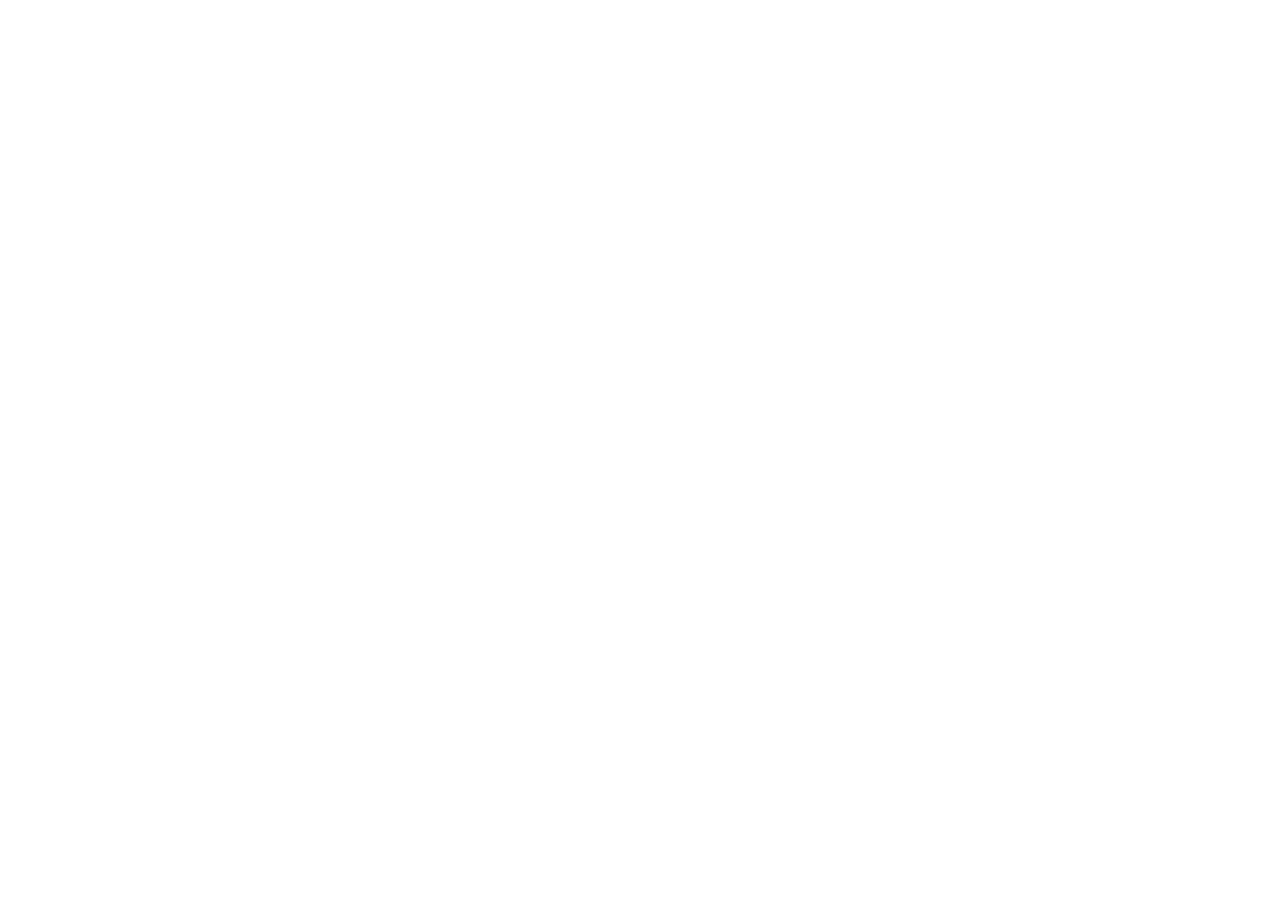
==== commit 7281046c: "Remove the manual download; install is via the Chrome Web Store only - ZIP download and the load-unp" ====
--- a/docs/install.html
+++ b/docs/install.html
@@ -3,168 +3,12 @@
 <head>
   <meta charset="utf-8">
   <meta name="viewport" content="width=device-width, initial-scale=1">
-  <title>Install 3D Seat View – Chrome Web Store or manual download</title>
-  <meta name="description" content="Install 3D Seat View from the Chrome Web Store, or download the ZIP and load it in Chrome by hand in about two minutes.">
-  <meta name="theme-color" content="#1c1c1e">
-  <link rel="icon" href="assets/favicon.png">
-  <link rel="preconnect" href="https://fonts.googleapis.com">
-  <link rel="preconnect" href="https://fonts.gstatic.com" crossorigin>
-  <link href="https://fonts.googleapis.com/css2?family=Outfit:wght@300;400;500;600&display=swap" rel="stylesheet">
-  <link rel="stylesheet" href="style.css">
-  <!-- Microsoft Clarity: website usage analytics (this site only, not the extension) -->
-  <script type="text/javascript">
-    (function(c,l,a,r,i,t,y){
-        c[a]=c[a]||function(){(c[a].q=c[a].q||[]).push(arguments)};
-        t=l.createElement(r);t.async=1;t.src="https://www.clarity.ms/tag/"+i;
-        y=l.getElementsByTagName(r)[0];y.parentNode.insertBefore(t,y);
-    })(window, document, "clarity", "script", "zbbi3nvub4");
-  </script>
+  <title>Install 3D Seat View</title>
+  <meta http-equiv="refresh" content="0; url=https://chromewebstore.google.com/detail/flckkbgpbfplbiljniohphhmaogainnl">
+  <link rel="canonical" href="https://chromewebstore.google.com/detail/flckkbgpbfplbiljniohphhmaogainnl">
+  <meta name="robots" content="noindex">
 </head>
 <body>
-  <div class="page">
-    <header class="nav">
-      <a class="brand" href="index.html" aria-label="3D Seat View home">
-        <img src="assets/logo.svg" width="30" height="30" alt="">
-        <span>3D Seat View</span>
-      </a>
-      <nav aria-label="Main">
-        <a href="index.html#video">Video</a>
-        <a href="index.html#features">Features</a>
-        <a href="index.html#faq">FAQ</a>
-        <a href="privacy.html">Privacy</a>
-      </nav>
-      <a class="btn white small" href="index.html">Back to site</a>
-    </header>
-
-    <main class="guide">
-      <section class="guideTop">
-        <p class="label">Install</p>
-        <h1>Install 3D Seat View</h1>
-        <p class="lead">3D Seat View is live on the Chrome Web Store. That is the easiest way to get it, and it updates by itself. You can also download the same build and load it by hand.</p>
-        <div class="actions">
-          <a class="btn lav" href="https://chromewebstore.google.com/detail/flckkbgpbfplbiljniohphhmaogainnl" target="_blank" rel="noopener">
-            <svg viewBox="0 0 24 24" aria-hidden="true"><circle cx="12" cy="12" r="9"/><circle cx="12" cy="12" r="3.4"/><path d="M12 8.6h8.3M9 13.7 4.9 6.6M15 13.7l-4.1 7.2"/></svg>
-            Add to Chrome
-          </a>
-          <a class="btn outline" href="download/3d-seat-view.zip" download>
-            <svg viewBox="0 0 24 24" aria-hidden="true"><path d="M12 4v11M7 11l5 5 5-5M5 20h14"/></svg>
-            Download ZIP
-          </a>
-        </div>
-        <p class="meta">ZIP: version 1.3.0 · about 200 KB · Chrome, Edge, Brave or Arc on a computer</p>
-      </section>
-
-      <h2 class="guideAlt">Install by hand</h2>
-
-      <ol class="guideSteps">
-        <li>
-          <b>1</b>
-          <div>
-            <h2>Download and unzip</h2>
-            <p>Download the ZIP above and unzip it. You get a folder named <code>3d-seat-view</code>. Move it somewhere it will stay, such as Documents. Chrome loads the extension from this folder, so do not delete it.</p>
-          </div>
-        </li>
-        <li>
-          <b>2</b>
-          <div>
-            <h2>Open the Extensions page</h2>
-            <p>In Chrome, type this in the address bar and press Enter. Chrome does not allow websites to link to it, so copy it:</p>
-            <div class="copy"><code id="extUrl">chrome://extensions</code><button type="button" data-copy="extUrl">Copy</button></div>
-            <p class="note">In Edge use <code>edge://extensions</code>, in Brave <code>brave://extensions</code>.</p>
-          </div>
-        </li>
-        <li>
-          <b>3</b>
-          <div>
-            <h2>Turn on Developer mode</h2>
-            <p>Use the switch in the top right corner of the Extensions page.</p>
-            <div class="mock" aria-hidden="true"><span>Developer mode</span><i class="toggle"></i></div>
-          </div>
-        </li>
-        <li>
-          <b>4</b>
-          <div>
-            <h2>Load unpacked</h2>
-            <p>Three buttons appear at the top left. Click <strong>Load unpacked</strong> and choose the unzipped folder, the one that has <code>manifest.json</code> inside it.</p>
-            <div class="mock" aria-hidden="true"><i class="pill on">Load unpacked</i><i class="pill">Pack extension</i><i class="pill">Update</i></div>
-          </div>
-        </li>
-        <li>
-          <b>5</b>
-          <div>
-            <h2>Pin it</h2>
-            <p>Click the puzzle icon in the Chrome toolbar and pin <strong>3D Seat View</strong>, so its icon is always visible.</p>
-            <div class="mock" aria-hidden="true"><img src="assets/logo.svg" width="26" height="26" alt=""><span>3D Seat View for BookMyShow &amp; District</span><i class="pin">Pin</i></div>
-          </div>
-        </li>
-        <li>
-          <b>6</b>
-          <div>
-            <h2>Use it</h2>
-            <p>Open a movie on BookMyShow or District and go to seat selection. Click the 3D Seat View icon, then click any seat. If the booking page was already open, reload it once.</p>
-          </div>
-        </li>
-      </ol>
-
-      <section class="guideMore">
-        <div>
-          <h2>Good to know</h2>
-          <details>
-            <summary>Is it safe to load an extension this way?</summary>
-            <p>Loading unpacked is Chrome's built-in way to run an extension from a folder. This is the same build that is on the Chrome Web Store. Nothing in it is hidden or compressed beyond the 3D library, so you can open and read every file in the folder before loading it. It runs only on BookMyShow and District pages. See the <a href="privacy.html">privacy policy</a>.</p>
-          </details>
-          <details>
-            <summary>Chrome shows "Disable developer mode extensions"</summary>
-            <p>Chrome shows this reminder for every extension loaded from a folder. Close it and keep the extension on. It does not appear if you install from the <a href="https://chromewebstore.google.com/detail/flckkbgpbfplbiljniohphhmaogainnl" target="_blank" rel="noopener">Chrome Web Store</a> instead.</p>
-          </details>
-          <details>
-            <summary>"Manifest file is missing or unreadable"</summary>
-            <p>You picked the wrong folder. Choose the folder that directly contains <code>manifest.json</code>. If unzipping made a folder inside a folder, pick the inner one.</p>
-          </details>
-          <details>
-            <summary>The panel says "No seat layout found"</summary>
-            <p>Open a seat-selection page first, then reload that page once so the extension can read it.</p>
-          </details>
-          <details>
-            <summary>How do I update or remove it?</summary>
-            <p>To update: download the new ZIP, replace the folder's contents, then press the reload arrow on the extension's card on the Extensions page. To remove: press Remove on that card and delete the folder. For automatic updates, remove this one and install from the <a href="https://chromewebstore.google.com/detail/flckkbgpbfplbiljniohphhmaogainnl" target="_blank" rel="noopener">Chrome Web Store</a>.</p>
-          </details>
-        </div>
-      </section>
-    </main>
-
-    <footer>
-      <div class="footMain">
-        <a class="brand" href="index.html"><img src="assets/logo.svg" width="26" height="26" alt=""><span>3D Seat View</span></a>
-        <p>An independent tool, not affiliated with or endorsed by BookMyShow, District, Zomato or any cinema chain. All trademarks belong to their owners.</p>
-        <nav aria-label="Footer">
-          <a href="install.html">Install guide</a>
-          <a href="https://github.com/sunithvs/3d-seat-view">GitHub</a>
-          <a href="privacy.html">Privacy policy</a>
-        </nav>
-      </div>
-      <div class="credit">
-        <p>Built by <a href="https://sunithvs.com" target="_blank" rel="noopener me">Sunith VS</a> · <a href="https://sunithvs.com" target="_blank" rel="noopener me">sunithvs.com</a></p>
-        <div class="social">
-          <a href="https://linkedin.com/in/sunithvs" target="_blank" rel="noopener me" aria-label="Sunith VS on LinkedIn" title="LinkedIn"><svg viewBox="0 0 24 24" aria-hidden="true"><rect x="3" y="3" width="18" height="18" rx="3"/><path d="M8 11v6M8 7.5v.01M12 17v-3.5a2 2 0 0 1 4 0V17M12 11v6"/></svg></a>
-          <a href="https://instagram.com/truevibecoder" target="_blank" rel="noopener me" aria-label="Sunith VS on Instagram" title="Instagram"><svg viewBox="0 0 24 24" aria-hidden="true"><rect x="3" y="3" width="18" height="18" rx="5"/><circle cx="12" cy="12" r="4"/><path d="M17.3 6.7v.01"/></svg></a>
-          <a href="https://x.com/sunithvs_" target="_blank" rel="noopener me" aria-label="Sunith VS on X" title="X"><svg viewBox="0 0 24 24" aria-hidden="true"><path d="M4 4l16 16M20 4 4 20"/></svg></a>
-          <a href="https://youtube.com/@truevibecoder" target="_blank" rel="noopener me" aria-label="Sunith VS on YouTube" title="YouTube"><svg viewBox="0 0 24 24" aria-hidden="true"><rect x="2" y="5" width="20" height="14" rx="4"/><path d="M10 9.2l5 2.8-5 2.8z"/></svg></a>
-          <a href="https://github.com/sunithvs" target="_blank" rel="noopener me" aria-label="Sunith VS on GitHub" title="GitHub"><svg viewBox="0 0 24 24" aria-hidden="true"><path d="M9 19c-4.3 1.4-4.3-2.5-6-3m12 5v-3.5c0-1 .1-1.4-.5-2 2.8-.3 5.5-1.4 5.5-6a4.6 4.6 0 0 0-1.3-3.2 4.2 4.2 0 0 0-.1-3.2s-1.1-.3-3.5 1.3a12.3 12.3 0 0 0-6.2 0C6.5 2.8 5.4 3.1 5.4 3.1a4.2 4.2 0 0 0-.1 3.2A4.6 4.6 0 0 0 4 9.5c0 4.6 2.7 5.7 5.5 6-.6.6-.6 1.2-.5 2V21"/></svg></a>
-        </div>
-      </div>
-    </footer>
-  </div>
-
-  <script>
-    for (const b of document.querySelectorAll('[data-copy]')) {
-      b.addEventListener('click', async () => {
-        const text = document.getElementById(b.dataset.copy).textContent;
-        try { await navigator.clipboard.writeText(text); b.textContent = 'Copied'; }
-        catch (_) { b.textContent = 'Select and copy'; }
-        setTimeout(() => (b.textContent = 'Copy'), 1600);
-      });
-    }
-  </script>
+  <p>3D Seat View is on the Chrome Web Store: <a href="https://chromewebstore.google.com/detail/flckkbgpbfplbiljniohphhmaogainnl">install it there</a>.</p>
 </body>
 </html>
